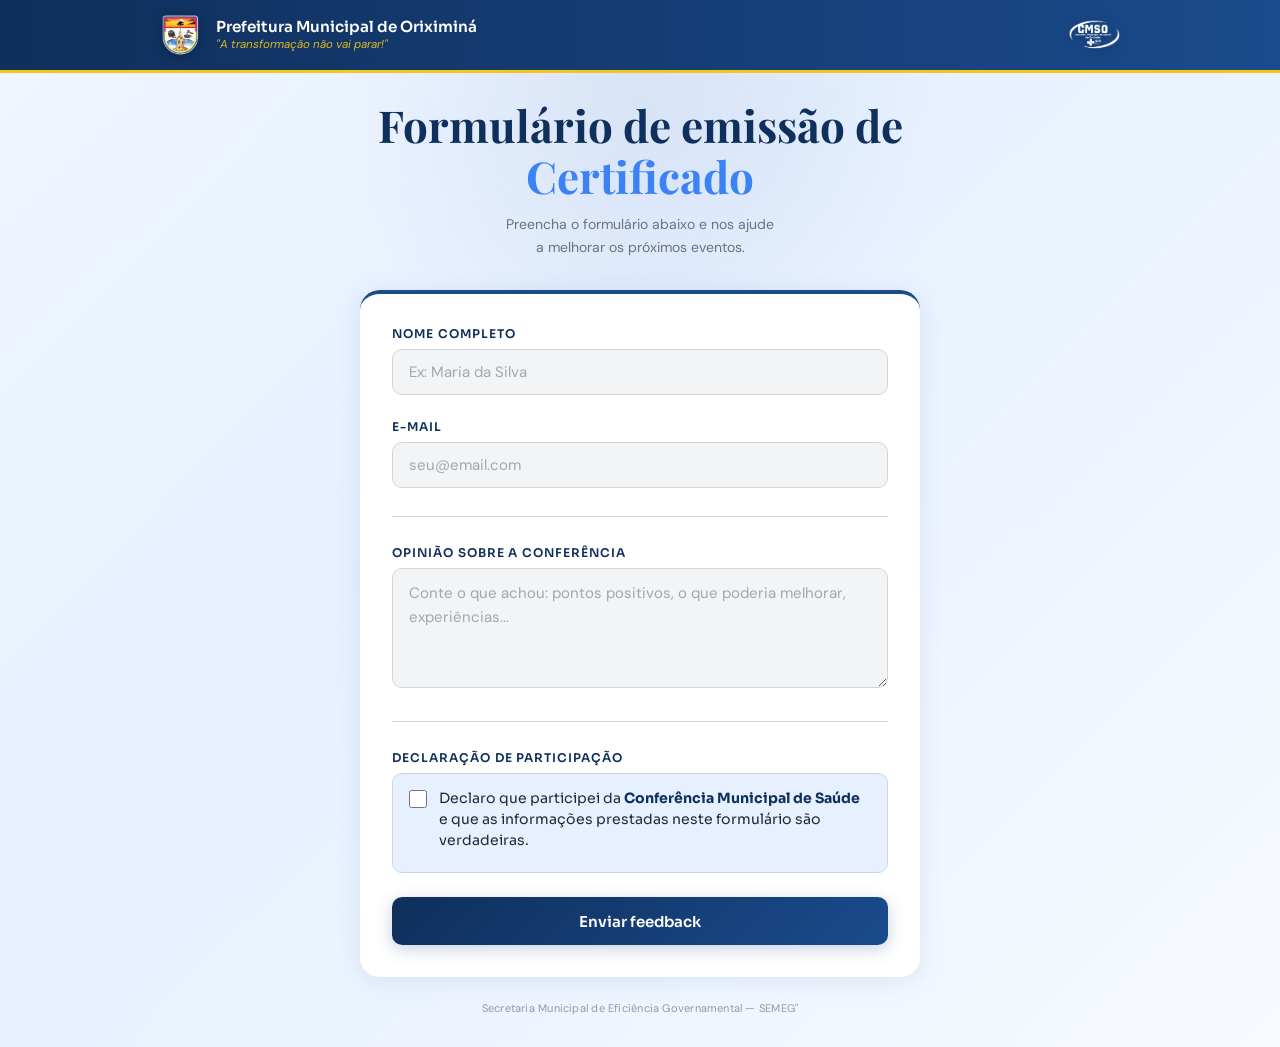
==== index.html @ af44740f "fix: atualização do forms" ====
<!DOCTYPE html>
<html lang="pt-BR">

<head>
  <meta charset="UTF-8" />
  <meta name="viewport" content="width=device-width, initial-scale=1.0" />
  <link rel="icon" type="image/png" href="img/prefeitura.png">
  <title>Formulário — Conferência da Saúde</title>
  <link
    href="https://fonts.googleapis.com/css2?family=Playfair+Display:wght@600;700&family=DM+Sans:wght@300;400;500&family=Sora:wght@500;600&display=swap"
    rel="stylesheet" />
  <link rel="stylesheet" href="style.css" />
</head>

<body>

  <div class="bg-grid"></div>
  <div class="glow"></div>

  <!-- HEADER INSTITUCIONAL -->
  <header class="header-institucional">
    <div class="header-inner">
      <div class="header-esquerda">
        <img src="img/prefeitura.png" alt="Brasão de Oriximiná" class="header-brasao" />
        <div class="header-texto">
          <div class="header-prefeitura">Prefeitura Municipal de Oriximiná</div>
          <div class="header-lema">"A transformação não vai parar!"</div>
        </div>
      </div>
      <img src="img/saude.png" alt="Logo Conferência de Saúde" class="header-brasao-evento" />
    </div>
  </header>

  <div class="wrapper">
    <div class="header">
      <h1>Formulário de emissão de  <span> Certificado</span></h1>
      <p class="subtitle">Preencha o formulário abaixo e nos ajude<br>a melhorar os próximos eventos.</p>
    </div>

    <div class="card">
      <form id="feedbackForm" novalidate>

        <div class="field" id="field-nome">
          <label for="nome">Nome completo</label>
          <input type="text" id="nome" placeholder="Ex: Maria da Silva" autocomplete="name" />
          <div class="field-error">Por favor, informe seu nome completo.</div>
        </div>

        <div class="field" id="field-email">
          <label for="email">E-mail</label>
          <input type="email" id="email" placeholder="seu@email.com" autocomplete="email" />
          <div class="field-error">Informe um e-mail válido.</div>
        </div>

        <div class="divider"></div>

        <div class="field" id="field-opiniao">
          <label for="opiniao">Opinião sobre a conferência</label>
          <textarea id="opiniao"
            placeholder="Conte o que achou: pontos positivos, o que poderia melhorar, experiências..."></textarea>
          <div class="field-error">Por favor, compartilhe sua opinião.</div>
        </div>

        <div class="divider"></div>

        <div class="field" id="field-declaracao">
          <label>Declaração de participação</label>
          <div class="declaracao-box">
            <input type="checkbox" id="declaracao" />
            <label for="declaracao" class="declaracao-label">
              Declaro que participei da <strong>Conferência Municipal de Saúde</strong>
              e que as informações prestadas neste formulário são verdadeiras.
            </label>
          </div>
          <div class="field-error" id="erro-declaracao">Você precisa confirmar sua participação.</div>
        </div>

        <button type="submit" class="btn" id="submitBtn">
          <div class="spinner"></div>
          <span class="btn-text">Enviar feedback</span>
        </button>

        <div class="toast" id="toast">
          <span class="toast-icon" id="toastIcon"></span>
          <span id="toastMsg"></span>
        </div>

      </form>
    </div>

    <div class="footer-form">
      Secretaria Municipal de Eficiência Governamental &mdash; SEMEG"
    </div>
  </div>

  <script src="script.js"></script>
</body>

</html>
---- style.css ----
@import url('https://fonts.googleapis.com/css2?family=Playfair+Display:wght@600;700&family=DM+Sans:wght@300;400;500&family=Sora:wght@500;600&display=swap');

*, *::before, *::after { box-sizing: border-box; margin: 0; padding: 0; }

:root {
  --azul:         #1a4b8c;
  --azul-escuro:  #0f2f5c;
  --azul-claro:   #3b82f6;
  --azul-palido:  #e6f0ff;
  --amarelo:      #f5c518;
  --amarelo-escuro: #d4a800;
  --cinza:        #6b7280;
  --cinza-claro:  #f3f4f6;
  --branco:       #ffffff;
  --texto:        #1f2937;
  --borda:        #d1d5db;
  --sombra:       0 4px 24px rgba(26, 75, 140, 0.10);
  --sombra-hover: 0 8px 32px rgba(26, 75, 140, 0.18);
  --success: #48bb78;
  --error:   #e53e3e;
}

body {
  font-family: 'DM Sans', sans-serif;
  background: linear-gradient(135deg, #f0f6ff 0%, #e6f0ff 40%, #f7faff 100%);
  color: var(--texto);
  min-height: 100vh;
  display: flex;
  flex-direction: column;
  align-items: center;
  justify-content: center;
  padding: 2rem 1rem;
}

.logo-evento {
  width: 240px;
  height: 240px;
  object-fit: contain;
  margin-bottom: 1.25rem;
  filter: drop-shadow(0 4px 16px rgba(26, 75, 140, 0.2));
}

.glow {
  position: fixed;
  top: -200px;
  left: 50%;
  transform: translateX(-50%);
  width: 600px;
  height: 600px;
  background: radial-gradient(circle, rgba(26,75,140,0.08) 0%, transparent 70%);
  pointer-events: none;
  z-index: 0;
}

.wrapper {
  position: relative;
  z-index: 1;
  width: 100%;
  max-width: 560px;
}

/* ── HEADER ── */
.header {
  text-align: center;
  margin-bottom: 2rem;
}

.brasao {
  width: 80px;
  height: 80px;
  object-fit: contain;
  margin-bottom: 1rem;
  filter: drop-shadow(0 4px 16px rgba(26,75,140,0.2));
}

.badge {
  display: inline-block;
  background: var(--amarelo);
  color: var(--azul-escuro);
  border: none;
  font-family: 'Sora', sans-serif;
  font-size: 11px;
  font-weight: 600;
  letter-spacing: 0.1em;
  text-transform: uppercase;
  padding: 5px 14px;
  border-radius: 100px;
  margin-bottom: 1.25rem;
}

h1 {
  font-family: 'Playfair Display', serif;
  font-size: clamp(2rem, 5vw, 2.75rem);
  font-weight: 700;
  line-height: 1.15;
  color: var(--azul-escuro);
  margin-bottom: 0.75rem;
}

h1 span { color: var(--azul-claro); }

.subtitle {
  font-size: 14px;
  color: var(--cinza);
  line-height: 1.6;
}

/* ── CARD ── */
.card {
  background: var(--branco);
  border: none;
  border-radius: 20px;
  padding: 2rem;
  box-shadow: var(--sombra);
  border-top: 4px solid var(--azul);
}

.field { margin-bottom: 1.5rem; }

label {
  display: block;
  font-family: 'Sora', sans-serif;
  font-size: 12px;
  font-weight: 600;
  letter-spacing: 0.08em;
  text-transform: uppercase;
  color: var(--azul-escuro);
  margin-bottom: 0.5rem;
}

input, textarea {
  width: 100%;
  background: var(--cinza-claro);
  border: 1.5px solid var(--borda);
  border-radius: 10px;
  color: var(--texto);
  font-family: 'DM Sans', sans-serif;
  font-size: 15px;
  padding: 0.75rem 1rem;
  transition: border-color 0.2s, box-shadow 0.2s;
  outline: none;
}

input:focus, textarea:focus {
  border-color: var(--azul);
  box-shadow: 0 0 0 3px rgba(26, 75, 140, 0.1);
  background: var(--branco);
}

input::placeholder, textarea::placeholder {
  color: var(--cinza);
  opacity: 0.6;
}

textarea {
  resize: vertical;
  min-height: 120px;
  line-height: 1.6;
}

.field-error {
  font-size: 12px;
  color: var(--error);
  margin-top: 0.4rem;
  display: none;
}

.field.has-error input,
.field.has-error textarea { border-color: var(--error); }

.field.has-error .field-error { display: block; }

/* ── BOTÃO ── */
.btn {
  width: 100%;
  padding: 0.9rem 1.5rem;
  background: linear-gradient(135deg, var(--azul-escuro) 0%, var(--azul) 100%);
  color: var(--branco);
  font-family: 'Sora', sans-serif;
  font-size: 15px;
  font-weight: 600;
  border: none;
  border-radius: 10px;
  cursor: pointer;
  transition: all 0.25s;
  display: flex;
  align-items: center;
  justify-content: center;
  gap: 8px;
  margin-top: 0.5rem;
  box-shadow: 0 4px 16px rgba(26, 75, 140, 0.25);
}

.btn:hover {
  transform: translateY(-2px);
  box-shadow: 0 8px 24px rgba(26, 75, 140, 0.35);
}

.btn:active { transform: scale(0.99); }

.btn:disabled {
  background: var(--borda);
  color: var(--cinza);
  cursor: not-allowed;
  transform: none;
  box-shadow: none;
}

.spinner {
  width: 16px;
  height: 16px;
  border: 2px solid rgba(255,255,255,0.3);
  border-top-color: #fff;
  border-radius: 50%;
  animation: spin 0.7s linear infinite;
  display: none;
}

.btn.loading .spinner { display: block; }
.btn.loading .btn-text { opacity: 0.6; }

@keyframes spin { to { transform: rotate(360deg); } }

/* ── TOAST ── */
.toast {
  margin-top: 1rem;
  border-radius: 10px;
  padding: 0.85rem 1rem;
  font-size: 14px;
  display: none;
  align-items: center;
  gap: 8px;
  font-weight: 500;
  animation: fadeIn 0.3s ease;
}

.toast.success {
  background: #f0fdf4;
  border: 1.5px solid #48bb78;
  color: #276749;
  display: flex;
}

.toast.error {
  background: #fee2e2;
  border: 1.5px solid var(--error);
  color: #991b1b;
  display: flex;
}

.toast-icon { font-size: 16px; flex-shrink: 0; }

.divider {
  height: 1px;
  background: var(--borda);
  margin: 1.75rem 0;
}

@keyframes fadeIn {
  from { opacity: 0; transform: translateY(-8px); }
  to   { opacity: 1; transform: translateY(0); }
}

@media (max-width: 480px) {
  .card { padding: 1.5rem 1.25rem; }
  h1 { font-size: 1.8rem; }
}

/* ── IDENTIDADE INSTITUCIONAL ── */
.inst-nome {
  font-family: 'Sora', sans-serif;
  font-size: 1.5rem;
  font-weight: 700;
  color: var(--azul-escuro);
  letter-spacing: 0.08em;
  margin-bottom: 0.2rem;
}

.inst-setor {
  font-family: 'DM Sans', sans-serif;
  font-size: 0.82rem;
  color: var(--cinza);
  font-weight: 400;
  margin-bottom: 0.6rem;
  letter-spacing: 0.02em;
}

.inst-lema {
  display: inline-block;
  font-family: 'Sora', sans-serif;
  font-size: 0.78rem;
  font-weight: 600;
  color: var(--azul-escuro);
  background: var(--amarelo);
  padding: 3px 14px;
  border-radius: 100px;
  margin-bottom: 1.25rem;
  letter-spacing: 0.03em;
}

.divider-header {
  height: 2px;
  background: linear-gradient(90deg, transparent, var(--azul), var(--amarelo), var(--azul), transparent);
  border-radius: 2px;
  margin: 0 auto 1.5rem;
  width: 80%;
  opacity: 0.4;
}

/* ── FOOTER DO FORMULÁRIO ── */
.footer-form {
  text-align: center;
  margin-top: 1.5rem;
  font-size: 11px;
  color: var(--cinza);
  opacity: 0.7;
  letter-spacing: 0.02em;
}

/* ── HEADER INSTITUCIONAL (topo da página) ── */
.header-institucional {
  position: fixed;
  top: 0;
  left: 0;
  right: 0;
  z-index: 100;
  background: linear-gradient(90deg, var(--azul-escuro) 0%, var(--azul) 100%);
  border-bottom: 3px solid var(--amarelo);
  padding: 0.55rem 1.5rem;
}

.header-inner {
  max-width: 960px;
  margin: 0 auto;
  display: flex;
  align-items: center;
  justify-content: space-between;
  gap: 0.9rem;
}

.header-esquerda {
  display: flex;
  align-items: center;
  gap: 0.9rem;
}

.header-brasao {
  width: 42px;
  height: 42px;
  object-fit: contain;
  flex-shrink: 0;
  filter: drop-shadow(0 2px 6px rgba(0,0,0,0.3));
}

.header-brasao-evento {
  width: 52px;
  height: 52px;
  object-fit: contain;
  flex-shrink: 0;
  filter: drop-shadow(0 2px 6px rgba(0,0,0,0.3));
}

.header-texto {
  display: flex;
  flex-direction: column;
  gap: 1px;
}

.header-prefeitura {
  font-family: 'Sora', sans-serif;
  font-size: 0.95rem;
  font-weight: 600;
  color: #fff;
  line-height: 1.2;
}

.header-lema {
  font-family: 'DM Sans', sans-serif;
  font-size: 0.72rem;
  color: var(--amarelo);
  font-style: italic;
  opacity: 0.9;
}

.declaracao-box {
  display: flex;
  align-items: flex-start;
  gap: 0.75rem;
  background: var(--azul-palido);
  border: 1.5px solid var(--borda);
  border-radius: 10px;
  padding: 0.85rem 1rem;
}

.declaracao-box input[type="checkbox"] {
  width: 18px;
  height: 18px;
  min-width: 18px;
  margin-top: 2px;
  accent-color: var(--azul);
  cursor: pointer;
}

.declaracao-label {
  font-size: 0.88rem;
  color: var(--texto);
  line-height: 1.5;
  cursor: pointer;
  text-transform: none;
  letter-spacing: 0;
  font-weight: 400;
}

.declaracao-label strong {
  color: var(--azul-escuro);
}

/* empurra o conteúdo para baixo do header fixo */
body {
  padding-top: 100px;
}

@media (max-width: 480px) {
  .header-prefeitura { font-size: 0.82rem; }
  .header-brasao { width: 34px; height: 34px; }
}
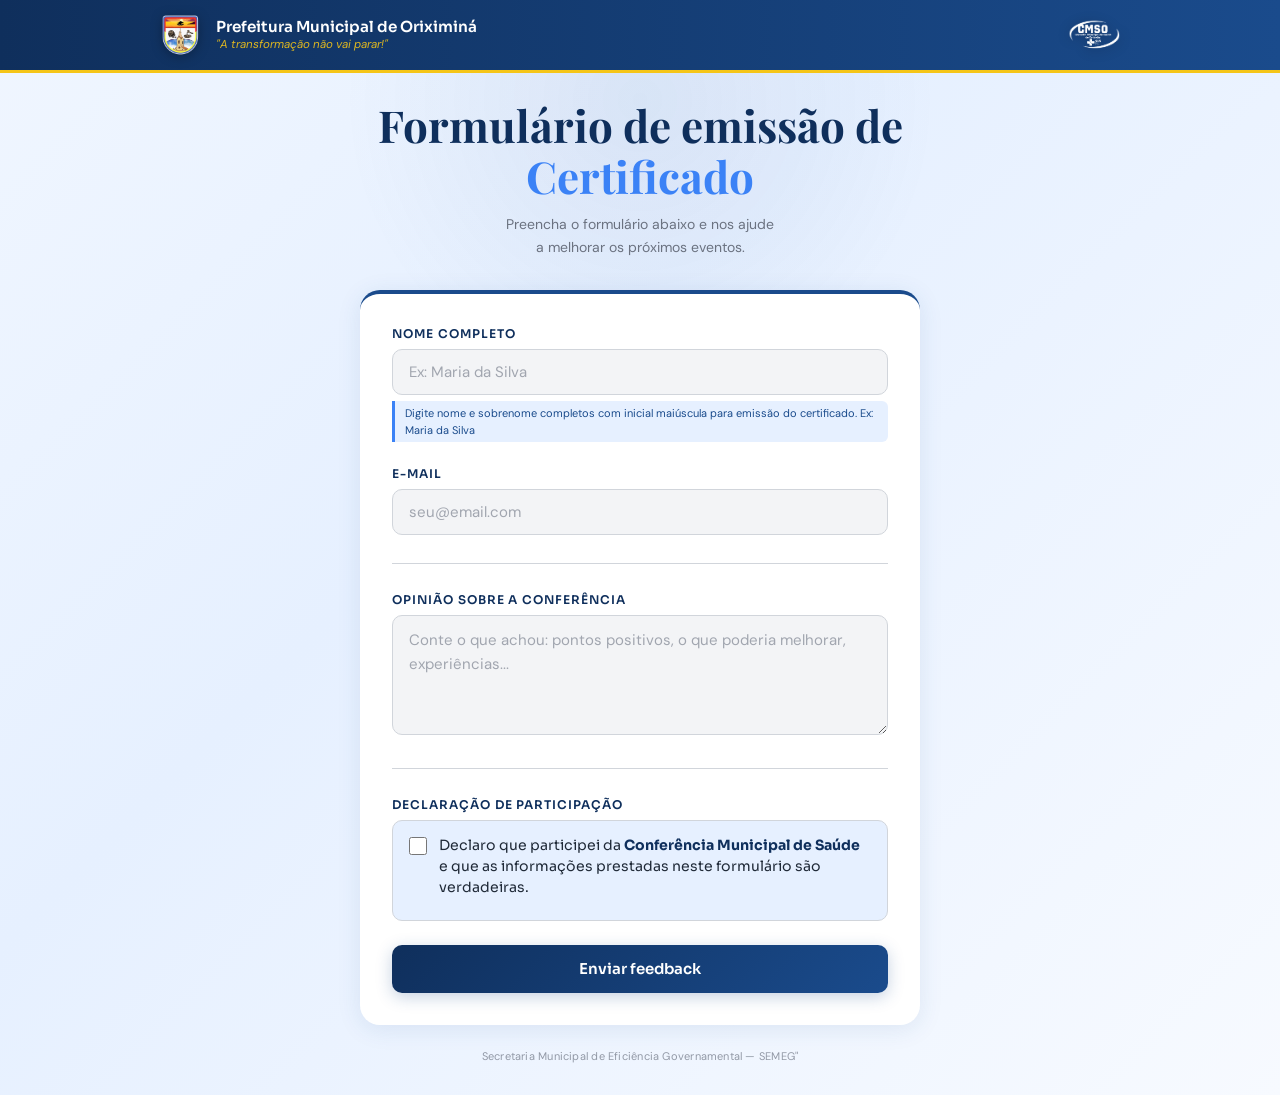
==== commit 09668ec2: "feat: brasão no modal de sucesso" ====
--- a/index.html
+++ b/index.html
@@ -33,7 +33,7 @@
 
   <div class="wrapper">
     <div class="header">
-      <h1>Formulário de emissão de  <span> Certificado</span></h1>
+      <h1>Formulário de emissão de <span> Certificado</span></h1>
       <p class="subtitle">Preencha o formulário abaixo e nos ajude<br>a melhorar os próximos eventos.</p>
     </div>
 
@@ -43,6 +43,8 @@
         <div class="field" id="field-nome">
           <label for="nome">Nome completo</label>
           <input type="text" id="nome" placeholder="Ex: Maria da Silva" autocomplete="name" />
+          <span class="field-hint"> Digite nome e sobrenome completos com inicial maiúscula para emissão do certificado.
+            Ex: Maria da Silva</span>
           <div class="field-error">Por favor, informe seu nome completo.</div>
         </div>
 
@@ -93,6 +95,18 @@
     </div>
   </div>
 
+  <!-- MODAL DE SUCESSO -->
+<div class="modal-overlay" id="modalSucesso">
+  <div class="modal-box">
+    <img src="img/prefeitura.png" alt="Brasão de Oriximiná" class="modal-brasao" />
+    <h2 class="modal-titulo">Formulário enviado!</h2>
+    <p class="modal-msg">Sua participação foi registrada com sucesso.<br>Em breve você receberá seu certificado.</p>
+    <button class="btn modal-btn" onclick="fecharModal()">
+      <span>Fechar</span>
+    </button>
+  </div>
+</div>
+
   <script src="script.js"></script>
 </body>
 
--- a/style.css
+++ b/style.css
@@ -1,23 +1,29 @@
 @import url('https://fonts.googleapis.com/css2?family=Playfair+Display:wght@600;700&family=DM+Sans:wght@300;400;500&family=Sora:wght@500;600&display=swap');
 
-*, *::before, *::after { box-sizing: border-box; margin: 0; padding: 0; }
+*,
+*::before,
+*::after {
+  box-sizing: border-box;
+  margin: 0;
+  padding: 0;
+}
 
 :root {
-  --azul:         #1a4b8c;
-  --azul-escuro:  #0f2f5c;
-  --azul-claro:   #3b82f6;
-  --azul-palido:  #e6f0ff;
-  --amarelo:      #f5c518;
+  --azul: #1a4b8c;
+  --azul-escuro: #0f2f5c;
+  --azul-claro: #3b82f6;
+  --azul-palido: #e6f0ff;
+  --amarelo: #f5c518;
   --amarelo-escuro: #d4a800;
-  --cinza:        #6b7280;
-  --cinza-claro:  #f3f4f6;
-  --branco:       #ffffff;
-  --texto:        #1f2937;
-  --borda:        #d1d5db;
-  --sombra:       0 4px 24px rgba(26, 75, 140, 0.10);
+  --cinza: #6b7280;
+  --cinza-claro: #f3f4f6;
+  --branco: #ffffff;
+  --texto: #1f2937;
+  --borda: #d1d5db;
+  --sombra: 0 4px 24px rgba(26, 75, 140, 0.10);
   --sombra-hover: 0 8px 32px rgba(26, 75, 140, 0.18);
   --success: #48bb78;
-  --error:   #e53e3e;
+  --error: #e53e3e;
 }
 
 body {
@@ -47,7 +53,7 @@
   transform: translateX(-50%);
   width: 600px;
   height: 600px;
-  background: radial-gradient(circle, rgba(26,75,140,0.08) 0%, transparent 70%);
+  background: radial-gradient(circle, rgba(26, 75, 140, 0.08) 0%, transparent 70%);
   pointer-events: none;
   z-index: 0;
 }
@@ -70,7 +76,7 @@
   height: 80px;
   object-fit: contain;
   margin-bottom: 1rem;
-  filter: drop-shadow(0 4px 16px rgba(26,75,140,0.2));
+  filter: drop-shadow(0 4px 16px rgba(26, 75, 140, 0.2));
 }
 
 .badge {
@@ -97,7 +103,9 @@
   margin-bottom: 0.75rem;
 }
 
-h1 span { color: var(--azul-claro); }
+h1 span {
+  color: var(--azul-claro);
+}
 
 .subtitle {
   font-size: 14px;
@@ -115,7 +123,9 @@
   border-top: 4px solid var(--azul);
 }
 
-.field { margin-bottom: 1.5rem; }
+.field {
+  margin-bottom: 1.5rem;
+}
 
 label {
   display: block;
@@ -128,7 +138,8 @@
   margin-bottom: 0.5rem;
 }
 
-input, textarea {
+input,
+textarea {
   width: 100%;
   background: var(--cinza-claro);
   border: 1.5px solid var(--borda);
@@ -141,13 +152,15 @@
   outline: none;
 }
 
-input:focus, textarea:focus {
+input:focus,
+textarea:focus {
   border-color: var(--azul);
   box-shadow: 0 0 0 3px rgba(26, 75, 140, 0.1);
   background: var(--branco);
 }
 
-input::placeholder, textarea::placeholder {
+input::placeholder,
+textarea::placeholder {
   color: var(--cinza);
   opacity: 0.6;
 }
@@ -166,9 +179,13 @@
 }
 
 .field.has-error input,
-.field.has-error textarea { border-color: var(--error); }
-
-.field.has-error .field-error { display: block; }
+.field.has-error textarea {
+  border-color: var(--error);
+}
+
+.field.has-error .field-error {
+  display: block;
+}
 
 /* ── BOTÃO ── */
 .btn {
@@ -196,7 +213,9 @@
   box-shadow: 0 8px 24px rgba(26, 75, 140, 0.35);
 }
 
-.btn:active { transform: scale(0.99); }
+.btn:active {
+  transform: scale(0.99);
+}
 
 .btn:disabled {
   background: var(--borda);
@@ -209,17 +228,26 @@
 .spinner {
   width: 16px;
   height: 16px;
-  border: 2px solid rgba(255,255,255,0.3);
+  border: 2px solid rgba(255, 255, 255, 0.3);
   border-top-color: #fff;
   border-radius: 50%;
   animation: spin 0.7s linear infinite;
   display: none;
 }
 
-.btn.loading .spinner { display: block; }
-.btn.loading .btn-text { opacity: 0.6; }
-
-@keyframes spin { to { transform: rotate(360deg); } }
+.btn.loading .spinner {
+  display: block;
+}
+
+.btn.loading .btn-text {
+  opacity: 0.6;
+}
+
+@keyframes spin {
+  to {
+    transform: rotate(360deg);
+  }
+}
 
 /* ── TOAST ── */
 .toast {
@@ -248,7 +276,10 @@
   display: flex;
 }
 
-.toast-icon { font-size: 16px; flex-shrink: 0; }
+.toast-icon {
+  font-size: 16px;
+  flex-shrink: 0;
+}
 
 .divider {
   height: 1px;
@@ -257,13 +288,25 @@
 }
 
 @keyframes fadeIn {
-  from { opacity: 0; transform: translateY(-8px); }
-  to   { opacity: 1; transform: translateY(0); }
+  from {
+    opacity: 0;
+    transform: translateY(-8px);
+  }
+
+  to {
+    opacity: 1;
+    transform: translateY(0);
+  }
 }
 
 @media (max-width: 480px) {
-  .card { padding: 1.5rem 1.25rem; }
-  h1 { font-size: 1.8rem; }
+  .card {
+    padding: 1.5rem 1.25rem;
+  }
+
+  h1 {
+    font-size: 1.8rem;
+  }
 }
 
 /* ── IDENTIDADE INSTITUCIONAL ── */
@@ -349,7 +392,7 @@
   height: 42px;
   object-fit: contain;
   flex-shrink: 0;
-  filter: drop-shadow(0 2px 6px rgba(0,0,0,0.3));
+  filter: drop-shadow(0 2px 6px rgba(0, 0, 0, 0.3));
 }
 
 .header-brasao-evento {
@@ -357,7 +400,7 @@
   height: 52px;
   object-fit: contain;
   flex-shrink: 0;
-  filter: drop-shadow(0 2px 6px rgba(0,0,0,0.3));
+  filter: drop-shadow(0 2px 6px rgba(0, 0, 0, 0.3));
 }
 
 .header-texto {
@@ -380,6 +423,22 @@
   color: var(--amarelo);
   font-style: italic;
   opacity: 0.9;
+}
+
+.field-hint {
+  display: block;
+  font-size: 11px;
+  color: var(--azul);
+  background: var(--azul-palido);
+  border-left: 3px solid var(--azul-claro);
+  border-radius: 0 6px 6px 0;
+  padding: 4px 10px;
+  margin-top: 0.4rem;
+  line-height: 1.5;
+}
+
+.field {
+  margin-bottom: 1.5rem;
 }
 
 .declaracao-box {
@@ -415,12 +474,86 @@
   color: var(--azul-escuro);
 }
 
+.toast.info {
+  background: #eff6ff;
+  border: 1.5px solid var(--azul-claro);
+  color: var(--azul-escuro);
+  display: flex;
+}
+
 /* empurra o conteúdo para baixo do header fixo */
 body {
   padding-top: 100px;
 }
 
 @media (max-width: 480px) {
-  .header-prefeitura { font-size: 0.82rem; }
-  .header-brasao { width: 34px; height: 34px; }
+  .header-prefeitura {
+    font-size: 0.82rem;
+  }
+
+  .header-brasao {
+    width: 34px;
+    height: 34px;
+  }
+}
+
+/* ── MODAL DE SUCESSO ── */
+.modal-overlay {
+  position: fixed;
+  inset: 0;
+  background: rgba(15, 47, 92, 0.55);
+  backdrop-filter: blur(4px);
+  z-index: 999;
+  display: none;
+  align-items: center;
+  justify-content: center;
+}
+
+.modal-overlay.ativo {
+  display: flex;
+  animation: fadeIn 0.3s ease;
+}
+
+.modal-box {
+  background: var(--branco);
+  border-radius: 20px;
+  padding: 2.5rem 2rem;
+  max-width: 400px;
+  width: 90%;
+  text-align: center;
+  box-shadow: 0 20px 60px rgba(15, 47, 92, 0.25);
+  border-top: 5px solid var(--azul);
+  animation: slideUp 0.35s ease;
+}
+
+.modal-icone { font-size: 3rem; margin-bottom: 1rem; }
+
+.modal-titulo {
+  font-family: 'Sora', sans-serif;
+  font-size: 1.4rem;
+  font-weight: 700;
+  color: var(--azul-escuro);
+  margin-bottom: 0.75rem;
+}
+
+.modal-msg {
+  font-size: 0.95rem;
+  color: var(--cinza);
+  line-height: 1.6;
+  margin-bottom: 1.5rem;
+}
+
+.modal-btn { max-width: 200px; margin: 0 auto; }
+
+@keyframes slideUp {
+  from { opacity: 0; transform: translateY(30px); }
+  to   { opacity: 1; transform: translateY(0); }
+}
+
+.modal-brasao {
+  width: 80px;
+  height: 80px;
+  object-fit: contain;
+  margin-bottom: 1rem;
+  filter: drop-shadow(0 4px 12px rgba(26,75,140,0.2));
 }
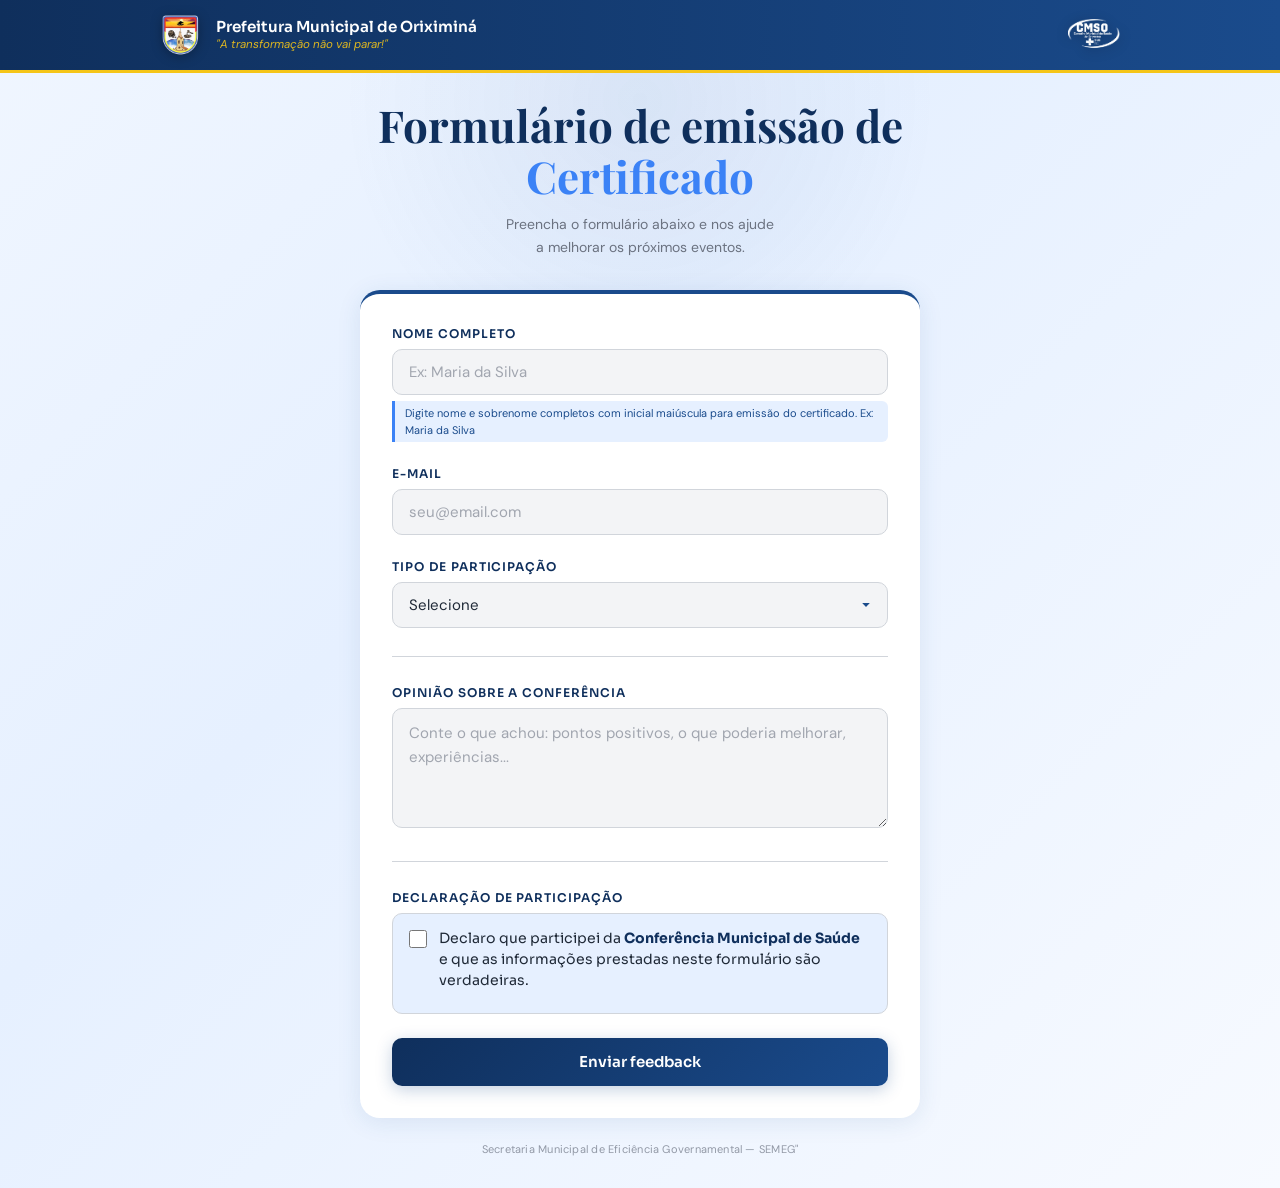
==== commit 2049084d: "feat: formulário funcionando com participante" ====
--- a/index.html
+++ b/index.html
@@ -54,6 +54,16 @@
           <div class="field-error">Informe um e-mail válido.</div>
         </div>
 
+        <div class="field" id="field-participante">
+          <label for="participante">Tipo de participação</label>
+          <select id="participante" required>
+            <option value="" disabled selected>Selecione</option>
+            <option value="Participante">Participante</option>
+            <option value="Delegado">Delegado</option>
+          </select>
+          <div class="field-error">Selecione uma opção.</div>
+        </div>
+
         <div class="divider"></div>
 
         <div class="field" id="field-opiniao">
@@ -96,16 +106,16 @@
   </div>
 
   <!-- MODAL DE SUCESSO -->
-<div class="modal-overlay" id="modalSucesso">
-  <div class="modal-box">
-    <img src="img/prefeitura.png" alt="Brasão de Oriximiná" class="modal-brasao" />
-    <h2 class="modal-titulo">Formulário enviado!</h2>
-    <p class="modal-msg">Sua participação foi registrada com sucesso.<br>Em breve você receberá seu certificado.</p>
-    <button class="btn modal-btn" onclick="fecharModal()">
-      <span>Fechar</span>
-    </button>
+  <div class="modal-overlay" id="modalSucesso">
+    <div class="modal-box">
+      <img src="img/prefeitura.png" alt="Brasão de Oriximiná" class="modal-brasao" />
+      <h2 class="modal-titulo">Formulário enviado!</h2>
+      <p class="modal-msg">Sua participação foi registrada com sucesso.<br>Em breve você receberá seu certificado.</p>
+      <button class="btn modal-btn" onclick="fecharModal()">
+        <span>Fechar</span>
+      </button>
+    </div>
   </div>
-</div>
 
   <script src="script.js"></script>
 </body>
--- a/style.css
+++ b/style.css
@@ -425,6 +425,46 @@
   opacity: 0.9;
 }
 
+select {
+  width: 100%;
+  background: var(--cinza-claro);
+  border: 1.5px solid var(--borda);
+  border-radius: 10px;
+  color: var(--texto);
+  font-family: 'DM Sans', sans-serif;
+  font-size: 15px;
+  padding: 0.75rem 1rem;
+  transition: border-color 0.2s, box-shadow 0.2s;
+  outline: none;
+
+  /* remove estilo padrão feio do navegador */
+  appearance: none;
+  -webkit-appearance: none;
+  -moz-appearance: none;
+
+  /* seta customizada */
+  background-image: url("data:image/svg+xml,%3Csvg xmlns='http://www.w3.org/2000/svg' fill='%231a4b8c' viewBox='0 0 20 20'%3E%3Cpath d='M5.25 7.5l4.75 5 4.75-5H5.25z'/%3E%3C/svg%3E");
+  background-repeat: no-repeat;
+  background-position: right 0.8rem center;
+  background-size: 16px;
+  padding-right: 2.5rem;
+}
+
+select:focus {
+  border-color: var(--azul);
+  box-shadow: 0 0 0 3px rgba(26, 75, 140, 0.1);
+  background: var(--branco);
+}
+
+.field.has-error input,
+.field.has-error textarea {
+  border-color: var(--error);
+}
+
+.field.has-error select {
+  border-color: var(--error);
+}
+
 .field-hint {
   display: block;
   font-size: 11px;
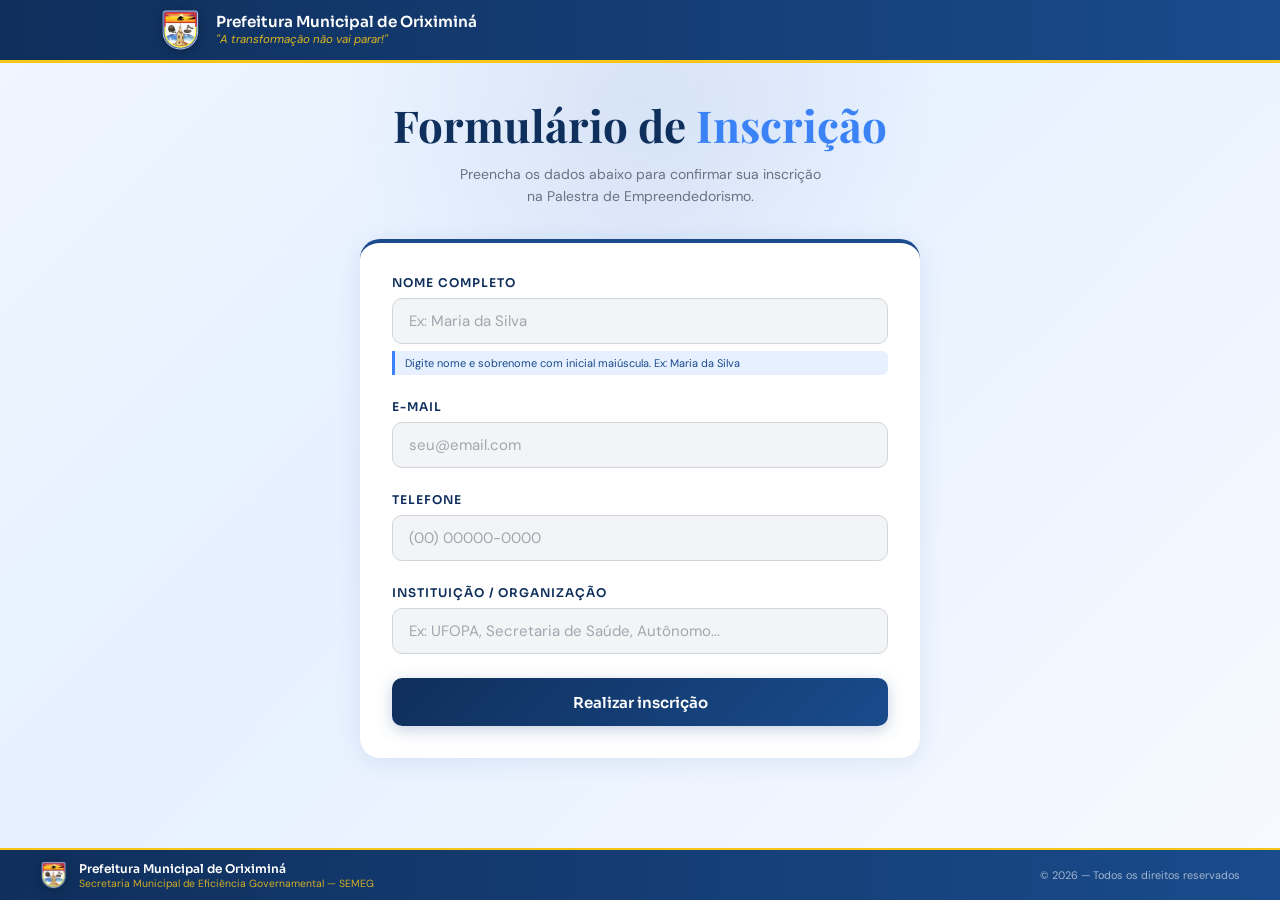
==== commit 0fc15948: "feat: formulário de inscrição para palestra de empreendedorismo - Campos: nome, e-mail, telefone e i" ====
--- a/index.html
+++ b/index.html
@@ -5,7 +5,7 @@
   <meta charset="UTF-8" />
   <meta name="viewport" content="width=device-width, initial-scale=1.0" />
   <link rel="icon" type="image/png" href="img/prefeitura.png">
-  <title>Formulário — Conferência da Saúde</title>
+  <title>Inscrição — Palestra de Empreendedorismo</title>
   <link
     href="https://fonts.googleapis.com/css2?family=Playfair+Display:wght@600;700&family=DM+Sans:wght@300;400;500&family=Sora:wght@500;600&display=swap"
     rel="stylesheet" />
@@ -27,14 +27,13 @@
           <div class="header-lema">"A transformação não vai parar!"</div>
         </div>
       </div>
-      <img src="img/saude.png" alt="Logo Conferência de Saúde" class="header-brasao-evento" />
     </div>
   </header>
 
   <div class="wrapper">
     <div class="header">
-      <h1>Formulário de emissão de <span> Certificado</span></h1>
-      <p class="subtitle">Preencha o formulário abaixo e nos ajude<br>a melhorar os próximos eventos.</p>
+      <h1>Formulário de <span>Inscrição</span></h1>
+      <p class="subtitle">Preencha os dados abaixo para confirmar sua inscrição<br>na Palestra de Empreendedorismo.</p>
     </div>
 
     <div class="card">
@@ -43,8 +42,7 @@
         <div class="field" id="field-nome">
           <label for="nome">Nome completo</label>
           <input type="text" id="nome" placeholder="Ex: Maria da Silva" autocomplete="name" />
-          <span class="field-hint"> Digite nome e sobrenome completos com inicial maiúscula para emissão do certificado.
-            Ex: Maria da Silva</span>
+          <span class="field-hint">Digite nome e sobrenome com inicial maiúscula. Ex: Maria da Silva</span>
           <div class="field-error">Por favor, informe seu nome completo.</div>
         </div>
 
@@ -54,42 +52,21 @@
           <div class="field-error">Informe um e-mail válido.</div>
         </div>
 
-        <div class="field" id="field-participante">
-          <label for="participante">Tipo de participação</label>
-          <select id="participante" required>
-            <option value="" disabled selected>Selecione</option>
-            <option value="Participante">Participante</option>
-            <option value="Delegado">Delegado</option>
-          </select>
-          <div class="field-error">Selecione uma opção.</div>
+        <div class="field" id="field-telefone">
+          <label for="telefone">Telefone</label>
+          <input type="tel" id="telefone" placeholder="(00) 00000-0000" autocomplete="tel" />
+          <div class="field-error">Informe um telefone válido.</div>
         </div>
 
-        <div class="divider"></div>
-
-        <div class="field" id="field-opiniao">
-          <label for="opiniao">Opinião sobre a conferência</label>
-          <textarea id="opiniao"
-            placeholder="Conte o que achou: pontos positivos, o que poderia melhorar, experiências..."></textarea>
-          <div class="field-error">Por favor, compartilhe sua opinião.</div>
-        </div>
-
-        <div class="divider"></div>
-
-        <div class="field" id="field-declaracao">
-          <label>Declaração de participação</label>
-          <div class="declaracao-box">
-            <input type="checkbox" id="declaracao" />
-            <label for="declaracao" class="declaracao-label">
-              Declaro que participei da <strong>Conferência Municipal de Saúde</strong>
-              e que as informações prestadas neste formulário são verdadeiras.
-            </label>
-          </div>
-          <div class="field-error" id="erro-declaracao">Você precisa confirmar sua participação.</div>
+        <div class="field" id="field-instituicao">
+          <label for="instituicao">Instituição / Organização</label>
+          <input type="text" id="instituicao" placeholder="Ex: UFOPA, Secretaria de Saúde, Autônomo..." autocomplete="organization" />
+          <div class="field-error">Informe sua instituição ou organização.</div>
         </div>
 
         <button type="submit" class="btn" id="submitBtn">
           <div class="spinner"></div>
-          <span class="btn-text">Enviar feedback</span>
+          <span class="btn-text">Realizar inscrição</span>
         </button>
 
         <div class="toast" id="toast">
@@ -100,17 +77,29 @@
       </form>
     </div>
 
-    <div class="footer-form">
-      Secretaria Municipal de Eficiência Governamental &mdash; SEMEG"
+  </div>
+
+  <footer class="footer">
+    <div class="footer-inner">
+      <div class="footer-esquerda">
+        <img src="img/prefeitura.png" alt="Brasão de Oriximiná" class="footer-brasao" />
+        <div class="footer-org">
+          <span class="footer-prefeitura">Prefeitura Municipal de Oriximiná</span>
+          <span class="footer-semeg">Secretaria Municipal de Eficiência Governamental — SEMEG</span>
+        </div>
+      </div>
+      <div class="footer-direita">
+        &copy; 2026 &mdash; Todos os direitos reservados
+      </div>
     </div>
-  </div>
+  </footer>
 
   <!-- MODAL DE SUCESSO -->
   <div class="modal-overlay" id="modalSucesso">
     <div class="modal-box">
       <img src="img/prefeitura.png" alt="Brasão de Oriximiná" class="modal-brasao" />
-      <h2 class="modal-titulo">Formulário enviado!</h2>
-      <p class="modal-msg">Sua participação foi registrada com sucesso.<br>Em breve você receberá seu certificado.</p>
+      <h2 class="modal-titulo">Inscrição realizada!</h2>
+      <p class="modal-msg">Sua inscrição na Palestra de Empreendedorismo foi confirmada com sucesso.<br>Você receberá um e-mail de confirmação em breve.</p>
       <button class="btn modal-btn" onclick="fecharModal()">
         <span>Fechar</span>
       </button>
@@ -120,4 +109,4 @@
   <script src="script.js"></script>
 </body>
 
-</html>+</html>
--- a/style.css
+++ b/style.css
@@ -6,6 +6,10 @@
   box-sizing: border-box;
   margin: 0;
   padding: 0;
+}
+
+html {
+  overflow-x: hidden;
 }
 
 :root {
@@ -34,8 +38,8 @@
   display: flex;
   flex-direction: column;
   align-items: center;
-  justify-content: center;
-  padding: 2rem 1rem;
+  justify-content: flex-start;
+  padding: 2rem 1rem 0;
 }
 
 .logo-evento {
@@ -521,9 +525,10 @@
   display: flex;
 }
 
-/* empurra o conteúdo para baixo do header fixo */
+/* empurra o conteúdo para baixo do header e acima do footer fixos */
 body {
   padding-top: 100px;
+  padding-bottom: 60px;
 }
 
 @media (max-width: 480px) {
@@ -596,4 +601,66 @@
   object-fit: contain;
   margin-bottom: 1rem;
   filter: drop-shadow(0 4px 12px rgba(26,75,140,0.2));
+}
+
+/* ── FOOTER ── */
+.footer {
+  position: fixed;
+  bottom: 0;
+  left: 0;
+  right: 0;
+  z-index: 100;
+  background: linear-gradient(90deg, var(--azul-escuro) 0%, var(--azul) 100%);
+  border-top: 2px solid var(--amarelo);
+  padding: 0.65rem 1.5rem;
+}
+
+.footer-inner {
+  width: 100%;
+  display: flex;
+  align-items: center;
+  justify-content: space-between;
+  padding: 0 1rem;
+}
+
+.footer-esquerda {
+  display: flex;
+  align-items: center;
+  gap: 0.7rem;
+}
+
+.footer-brasao {
+  width: 28px;
+  height: 28px;
+  object-fit: contain;
+  filter: drop-shadow(0 2px 6px rgba(0,0,0,0.3));
+  flex-shrink: 0;
+}
+
+.footer-org {
+  display: flex;
+  flex-direction: column;
+  gap: 1px;
+}
+
+.footer-prefeitura {
+  font-family: 'Sora', sans-serif;
+  font-size: 0.75rem;
+  font-weight: 600;
+  color: #fff;
+}
+
+.footer-semeg {
+  font-family: 'DM Sans', sans-serif;
+  font-size: 0.65rem;
+  color: var(--amarelo);
+  opacity: 0.85;
+}
+
+.footer-direita {
+  font-family: 'DM Sans', sans-serif;
+  font-size: 0.68rem;
+  color: rgba(255,255,255,0.6);
+  text-align: right;
+  white-space: nowrap;
 }
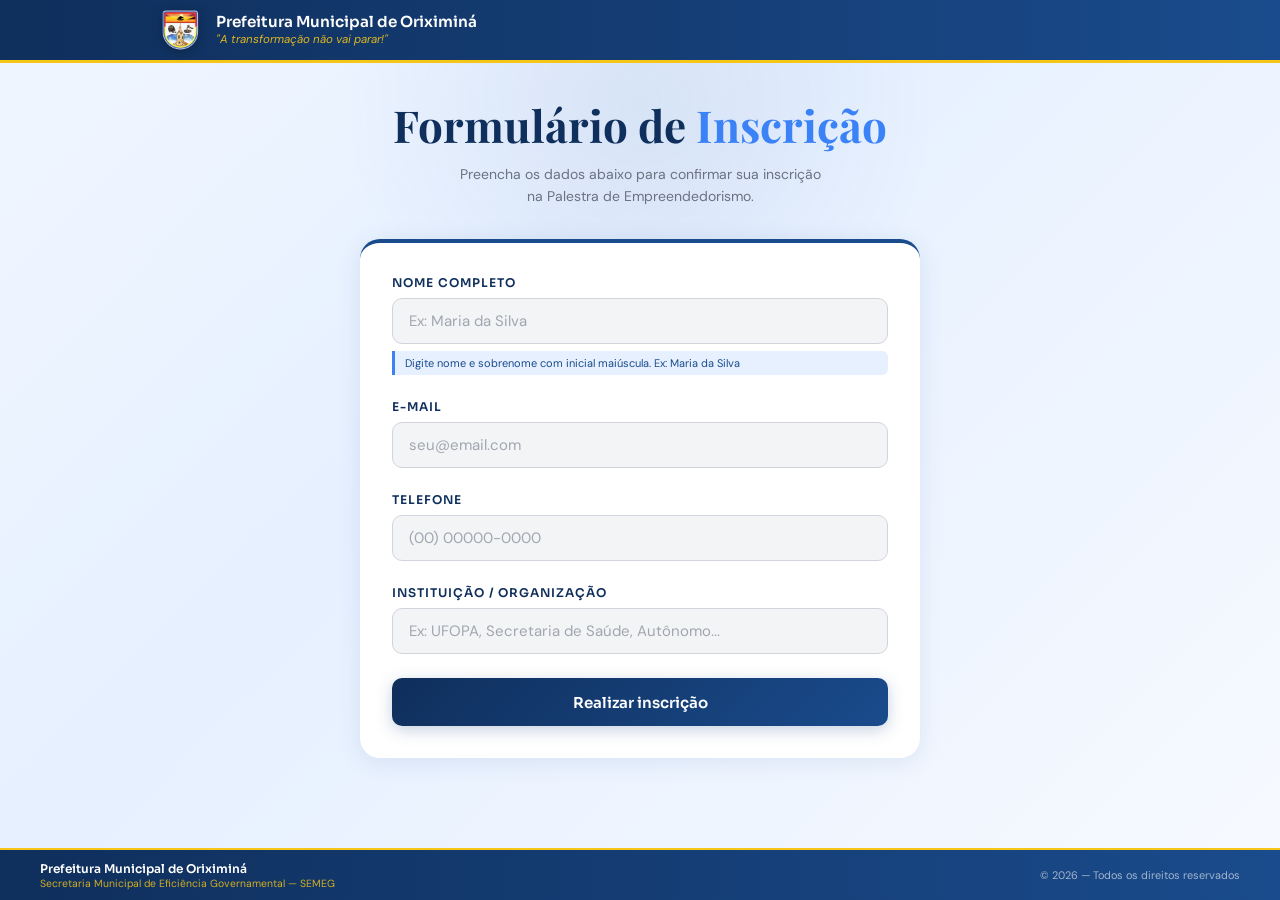
==== commit f24553c4: "feat: footer sem logo e centralizado no mobile Co-Authored-By: Claude Sonnet 4.6 <noreply@anthropic." ====
--- a/index.html
+++ b/index.html
@@ -82,7 +82,6 @@
   <footer class="footer">
     <div class="footer-inner">
       <div class="footer-esquerda">
-        <img src="img/prefeitura.png" alt="Brasão de Oriximiná" class="footer-brasao" />
         <div class="footer-org">
           <span class="footer-prefeitura">Prefeitura Municipal de Oriximiná</span>
           <span class="footer-semeg">Secretaria Municipal de Eficiência Governamental — SEMEG</span>
--- a/style.css
+++ b/style.css
@@ -540,6 +540,47 @@
     width: 34px;
     height: 34px;
   }
+
+  /* Espaçamento lateral do formulário */
+  .wrapper {
+    padding: 0 1rem;
+  }
+
+  /* Footer responsivo */
+  body {
+    padding-bottom: 80px;
+  }
+
+  .footer {
+    padding: 0.6rem 1rem;
+  }
+
+  .footer-inner {
+    flex-direction: column;
+    align-items: center;
+    gap: 0.25rem;
+    padding: 0;
+  }
+
+  .footer-org {
+    align-items: center;
+    text-align: center;
+  }
+
+  .footer-prefeitura {
+    font-size: 0.65rem;
+    text-align: center;
+  }
+
+  .footer-semeg {
+    font-size: 0.58rem;
+    text-align: center;
+  }
+
+  .footer-direita {
+    font-size: 0.60rem;
+    text-align: center;
+  }
 }
 
 /* ── MODAL DE SUCESSO ── */
@@ -623,20 +664,6 @@
   padding: 0 1rem;
 }
 
-.footer-esquerda {
-  display: flex;
-  align-items: center;
-  gap: 0.7rem;
-}
-
-.footer-brasao {
-  width: 28px;
-  height: 28px;
-  object-fit: contain;
-  filter: drop-shadow(0 2px 6px rgba(0,0,0,0.3));
-  flex-shrink: 0;
-}
-
 .footer-org {
   display: flex;
   flex-direction: column;
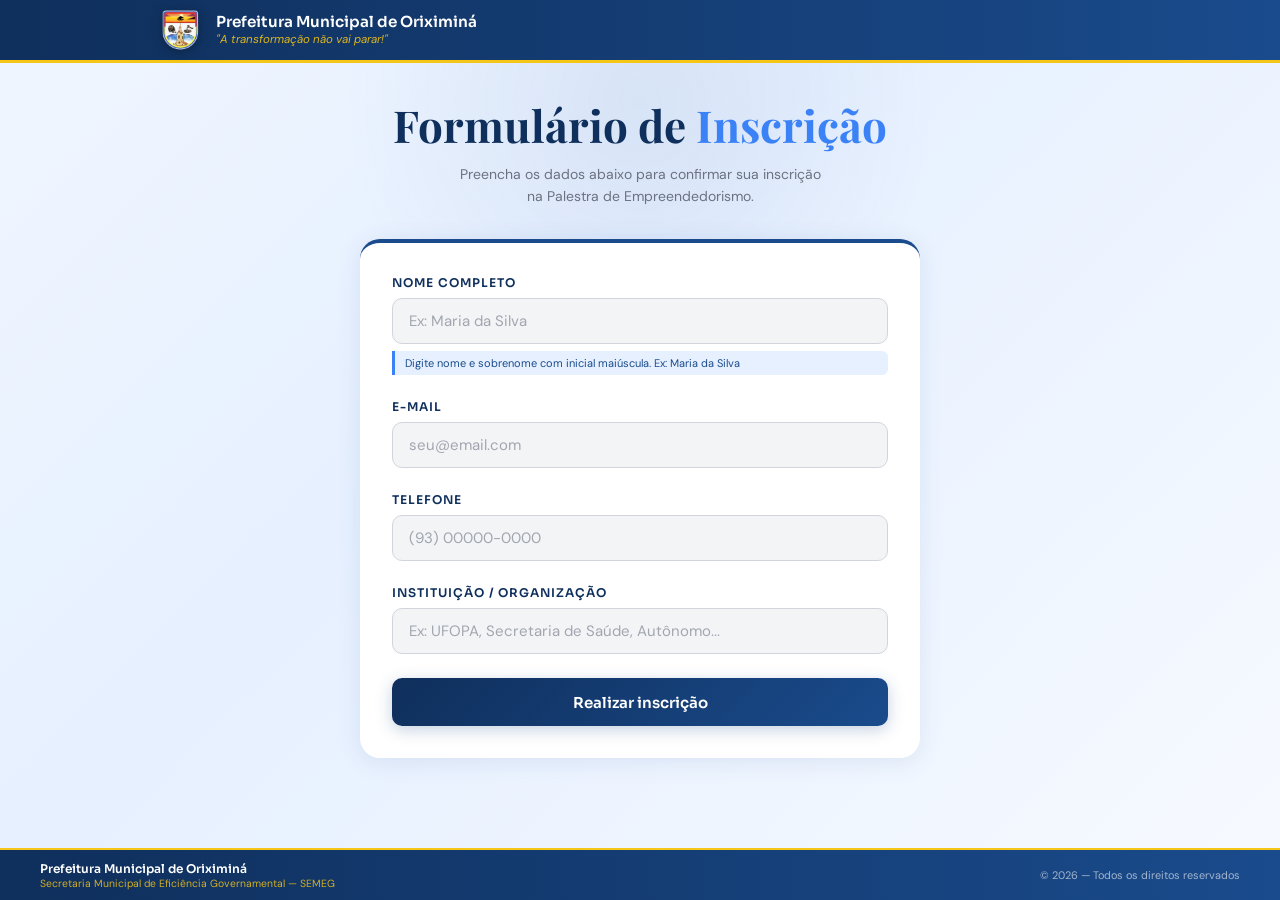
==== commit b50d6fc0: "feat: DDD 93 fixo no campo de telefone Co-Authored-By: Claude Sonnet 4.6 <noreply@anthropic.com>" ====
--- a/index.html
+++ b/index.html
@@ -54,7 +54,7 @@
 
         <div class="field" id="field-telefone">
           <label for="telefone">Telefone</label>
-          <input type="tel" id="telefone" placeholder="(00) 00000-0000" autocomplete="tel" />
+          <input type="tel" id="telefone" placeholder="(93) 00000-0000" autocomplete="tel" />
           <div class="field-error">Informe um telefone válido.</div>
         </div>
 
--- a/style.css
+++ b/style.css
@@ -644,6 +644,17 @@
   filter: drop-shadow(0 4px 12px rgba(26,75,140,0.2));
 }
 
+/* ── LINK VOLTAR ── */
+.link-voltar {
+  font-family: 'DM Sans', sans-serif;
+  font-size: 0.85rem;
+  color: var(--azul);
+  text-decoration: none;
+  opacity: 0.75;
+  transition: opacity 0.2s;
+}
+.link-voltar:hover { opacity: 1; }
+
 /* ── FOOTER ── */
 .footer {
   position: fixed;
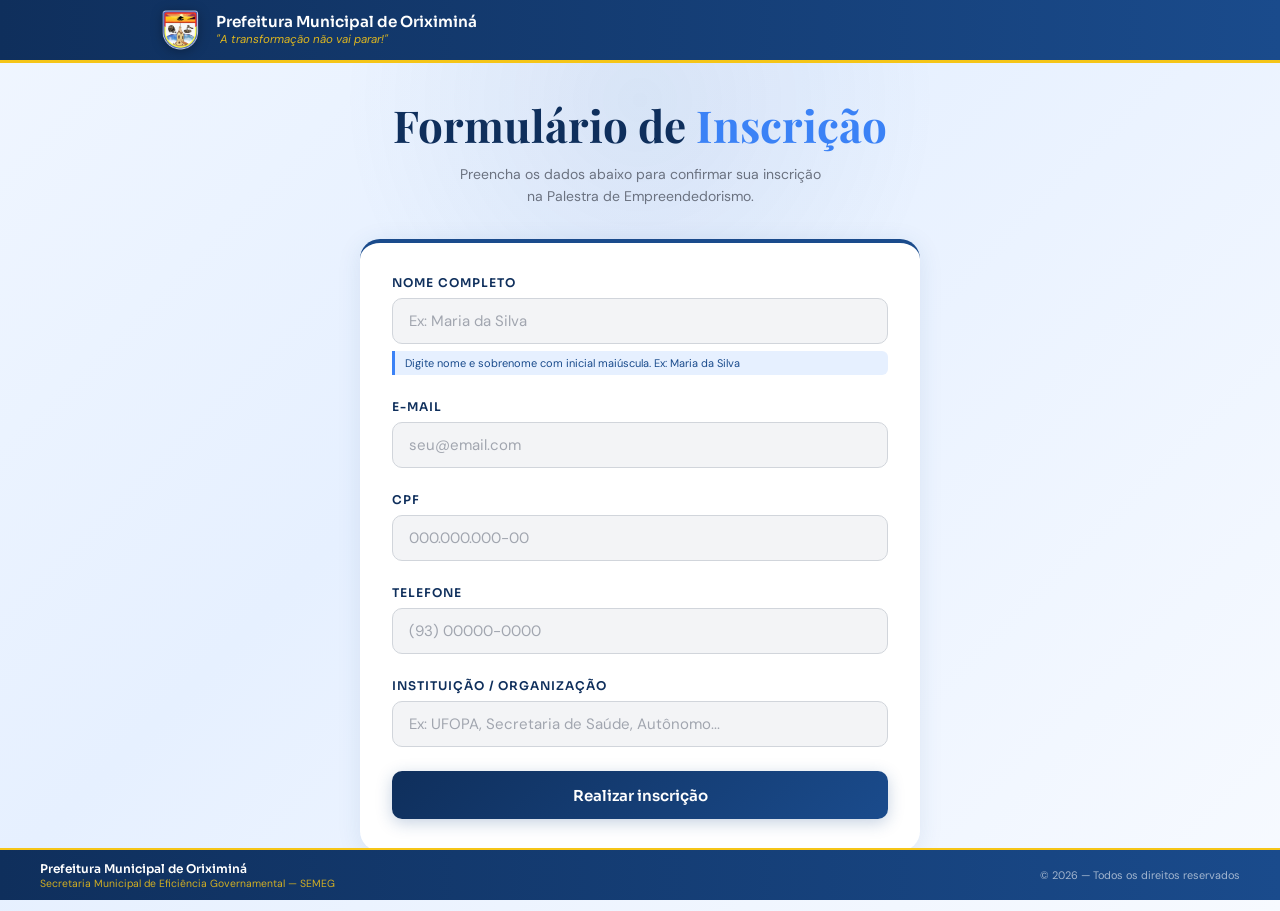
==== commit 6652041c: "feat: campo CPF com validação e bloqueio de duplicata - Máscara e validação dos dígitos verificadore" ====
--- a/index.html
+++ b/index.html
@@ -50,6 +50,12 @@
           <label for="email">E-mail</label>
           <input type="email" id="email" placeholder="seu@email.com" autocomplete="email" />
           <div class="field-error">Informe um e-mail válido.</div>
+        </div>
+
+        <div class="field" id="field-cpf">
+          <label for="cpf">CPF</label>
+          <input type="text" id="cpf" placeholder="000.000.000-00" autocomplete="off" inputmode="numeric" />
+          <div class="field-error">Informe um CPF válido.</div>
         </div>
 
         <div class="field" id="field-telefone">
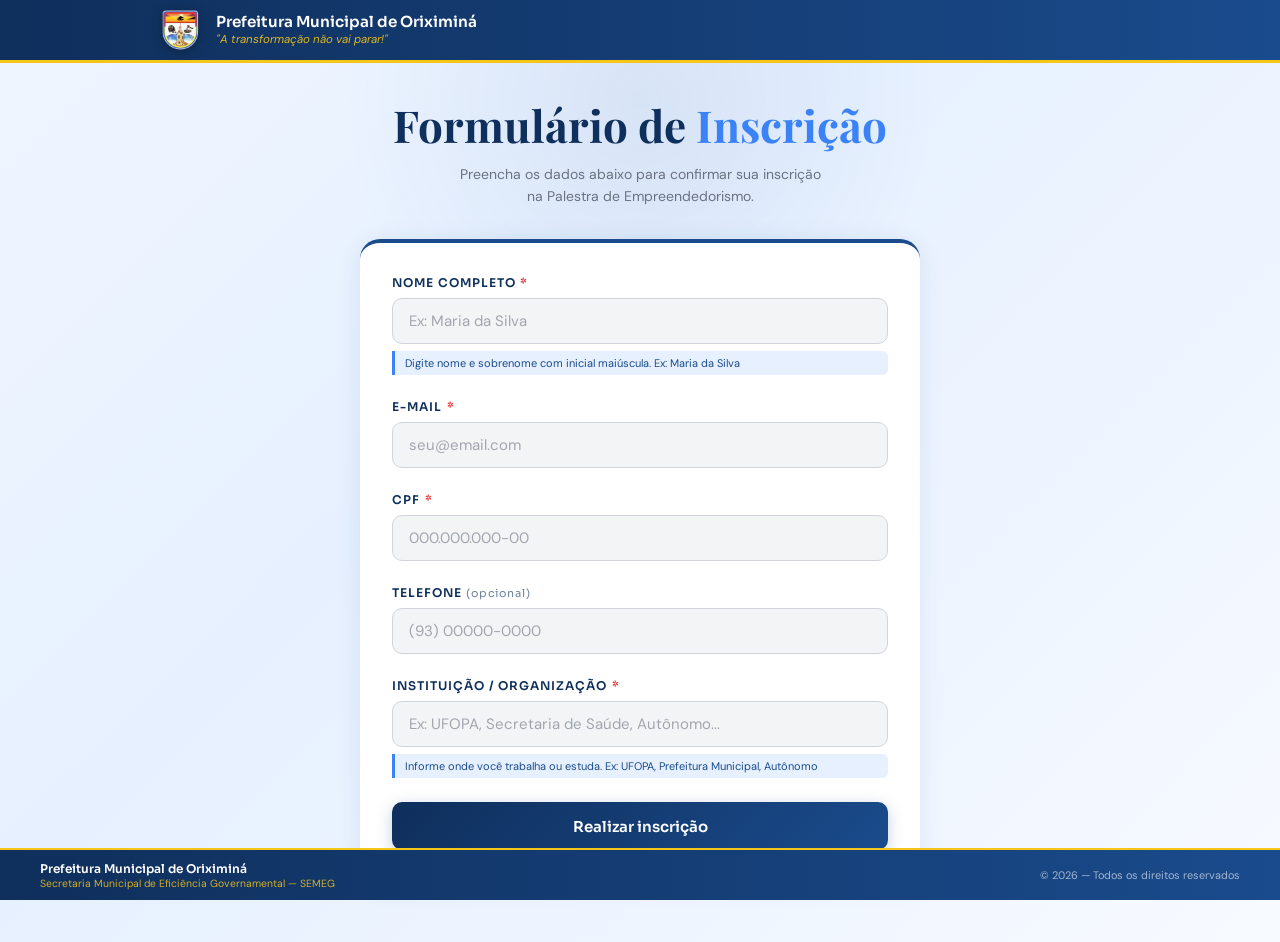
==== commit 33ae7b77: "feat: telefone opcional, asterisco nos campos obrigatórios e hint na instituição Co-Authored-By: Cla" ====
--- a/index.html
+++ b/index.html
@@ -40,33 +40,34 @@
       <form id="feedbackForm" novalidate>
 
         <div class="field" id="field-nome">
-          <label for="nome">Nome completo</label>
+          <label for="nome">Nome completo <span class="obrigatorio">*</span></label>
           <input type="text" id="nome" placeholder="Ex: Maria da Silva" autocomplete="name" />
           <span class="field-hint">Digite nome e sobrenome com inicial maiúscula. Ex: Maria da Silva</span>
           <div class="field-error">Por favor, informe seu nome completo.</div>
         </div>
 
         <div class="field" id="field-email">
-          <label for="email">E-mail</label>
+          <label for="email">E-mail <span class="obrigatorio">*</span></label>
           <input type="email" id="email" placeholder="seu@email.com" autocomplete="email" />
           <div class="field-error">Informe um e-mail válido.</div>
         </div>
 
         <div class="field" id="field-cpf">
-          <label for="cpf">CPF</label>
+          <label for="cpf">CPF <span class="obrigatorio">*</span></label>
           <input type="text" id="cpf" placeholder="000.000.000-00" autocomplete="off" inputmode="numeric" />
           <div class="field-error">Informe um CPF válido.</div>
         </div>
 
         <div class="field" id="field-telefone">
-          <label for="telefone">Telefone</label>
+          <label for="telefone">Telefone <span style="font-weight:400;opacity:0.6;text-transform:none;font-size:11px;">(opcional)</span></label>
           <input type="tel" id="telefone" placeholder="(93) 00000-0000" autocomplete="tel" />
           <div class="field-error">Informe um telefone válido.</div>
         </div>
 
         <div class="field" id="field-instituicao">
-          <label for="instituicao">Instituição / Organização</label>
+          <label for="instituicao">Instituição / Organização <span class="obrigatorio">*</span></label>
           <input type="text" id="instituicao" placeholder="Ex: UFOPA, Secretaria de Saúde, Autônomo..." autocomplete="organization" />
+          <span class="field-hint">Informe onde você trabalha ou estuda. Ex: UFOPA, Prefeitura Municipal, Autônomo</span>
           <div class="field-error">Informe sua instituição ou organização.</div>
         </div>
 
--- a/style.css
+++ b/style.css
@@ -644,6 +644,13 @@
   filter: drop-shadow(0 4px 12px rgba(26,75,140,0.2));
 }
 
+/* ── CAMPO OBRIGATÓRIO ── */
+.obrigatorio {
+  color: var(--error);
+  font-weight: 700;
+  margin-left: 1px;
+}
+
 /* ── LINK VOLTAR ── */
 .link-voltar {
   font-family: 'DM Sans', sans-serif;
